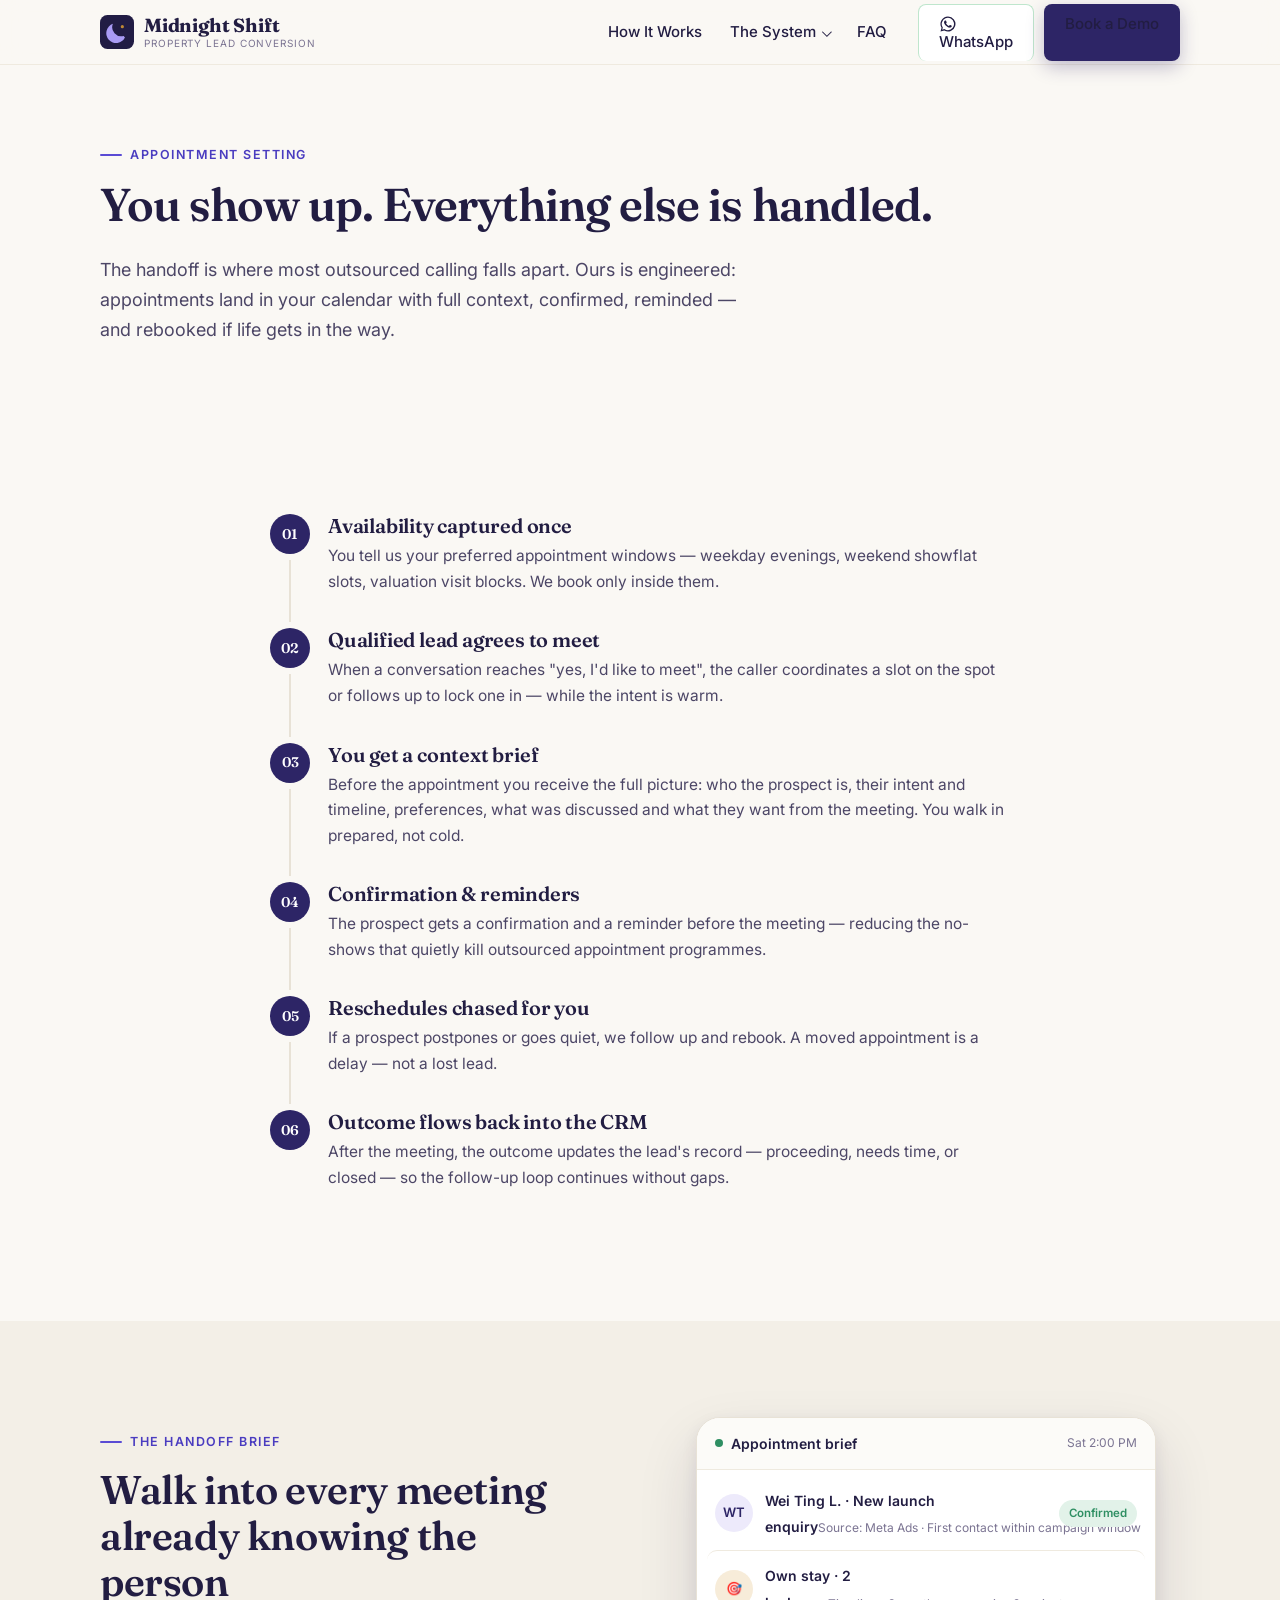
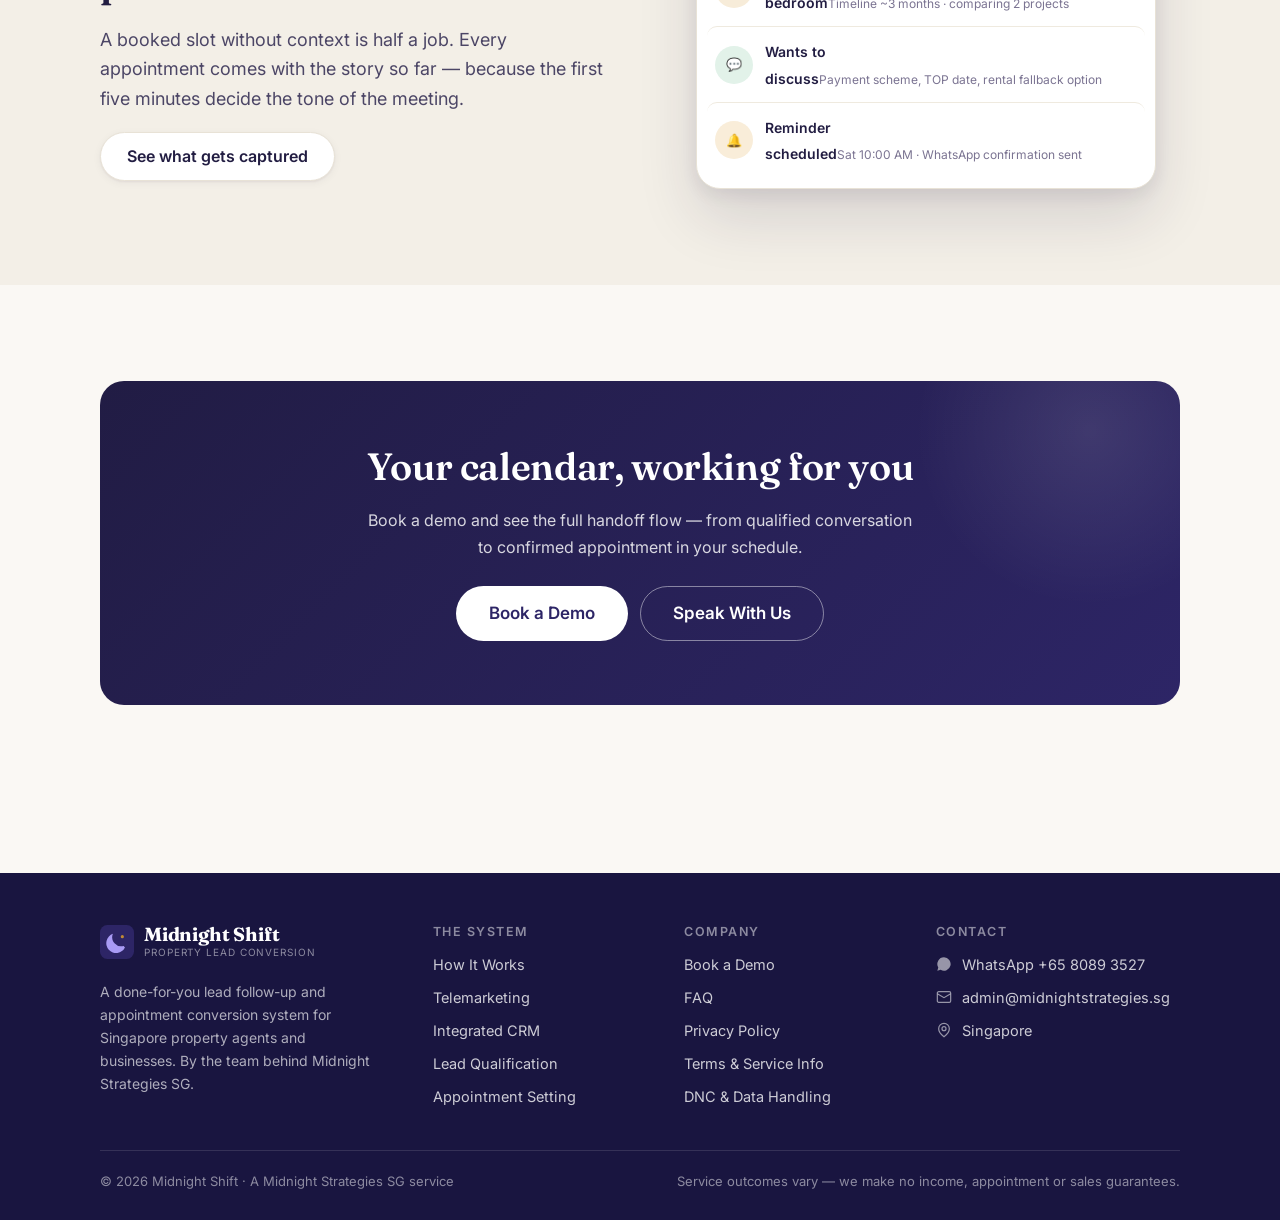
==== appointment-setting.html @ dbb48d8e "Midnight Shift marketing site — initial build Static 11-page site: homepage, how-it-works, telemarke" ====
<!DOCTYPE html>
<html lang="en-SG">
<head>
<meta charset="utf-8">
<meta name="viewport" content="width=device-width, initial-scale=1">
<title>Appointment Setting for Property Agents — Midnight Shift</title>
<meta name="description" content="How Midnight Shift hands qualified property leads to you: appointments coordinated around your calendar, context briefs, confirmations, reminders and rebooking handled.">
<link rel="canonical" href="https://midnightshift.sg/appointment-setting.html">
<meta property="og:type" content="website">
<meta property="og:title" content="Appointment Setting — Midnight Shift">
<meta property="og:description" content="Qualified prospects booked into your calendar with full context — confirmations and reminders handled.">
<meta property="og:url" content="https://midnightshift.sg/appointment-setting.html">
<link rel="icon" type="image/svg+xml" href="assets/favicon.svg">
<link rel="preconnect" href="https://fonts.googleapis.com">
<link rel="preconnect" href="https://fonts.gstatic.com" crossorigin>
<link href="https://fonts.googleapis.com/css2?family=Fraunces:ital,opsz,wght@0,9..144,500..700;1,9..144,400..600&family=Inter:wght@400;500;600;700&display=swap" rel="stylesheet">
<link rel="stylesheet" href="assets/css/styles.css">
</head>
<body>
<a class="skip-link" href="#main">Skip to content</a>

<header class="site-header">
  <div class="container site-header__inner">
    <a class="brand" href="index.html">
      <svg class="brand__mark" viewBox="0 0 64 64" aria-hidden="true"><rect width="64" height="64" rx="14" fill="#211c44"/><path d="M44.5 39.5A17 17 0 0 1 24.3 16.7 18.5 18.5 0 1 0 47 42.2a17 17 0 0 1-2.5-2.7z" fill="#a99bf5"/><circle cx="42" cy="22" r="3" fill="#c08a35"/></svg>
      <span class="brand__text"><span class="brand__name">Midnight Shift</span><span class="brand__sub">Property Lead Conversion</span></span>
    </a>
    <button class="nav-toggle" aria-expanded="false" aria-controls="site-nav" aria-label="Open menu"><span></span><span></span><span></span></button>
    <nav class="site-nav" id="site-nav" aria-label="Main navigation">
      <ul>
        <li><a href="how-it-works.html">How It Works</a></li>
        <li class="nav-dropdown">
          <span class="site-nav__group-label">The System</span>
          <a class="nav-dropdown__parent" href="how-it-works.html">The System</a>
          <div class="nav-dropdown__menu">
            <a href="telemarketing.html">Telemarketing</a>
            <a href="crm.html">Integrated CRM</a>
            <a href="lead-qualification.html">Lead Qualification</a>
            <a href="appointment-setting.html" aria-current="page">Appointment Setting</a>
          </div>
        </li>
        <li><a href="faq.html">FAQ</a></li>
      </ul>
      <div class="site-nav__cta">
        <a class="btn btn--whatsapp" href="https://wa.me/6580893527?text=Hi%20Midnight%20Shift%2C%20I%27d%20like%20to%20find%20out%20more." target="_blank" rel="noopener">
          <svg width="18" height="18" viewBox="0 0 24 24" fill="currentColor" aria-hidden="true"><path d="M12 2a10 10 0 0 0-8.6 15.1L2 22l5-1.3A10 10 0 1 0 12 2zm0 18.2c-1.6 0-3.1-.4-4.4-1.2l-.3-.2-3 .8.8-2.9-.2-.3A8.2 8.2 0 1 1 12 20.2zm4.6-6.1c-.3-.1-1.5-.7-1.7-.8-.2-.1-.4-.1-.6.1-.2.3-.6.8-.8 1-.1.2-.3.2-.5.1a6.7 6.7 0 0 1-3.4-3c-.3-.4 0-.5.2-.8l.4-.5c.1-.2.1-.3 0-.5l-.8-1.9c-.2-.5-.4-.4-.6-.4h-.5c-.2 0-.5.1-.7.3-.2.3-.9.9-.9 2.1s.9 2.4 1 2.6c.1.2 1.8 2.7 4.3 3.8.6.3 1.1.4 1.5.5.6.2 1.2.2 1.6.1.5-.1 1.5-.6 1.7-1.2.2-.6.2-1.1.2-1.2l-.4-.3z"/></svg>
          WhatsApp
        </a>
        <a class="btn btn--primary" href="book-demo.html">Book a Demo</a>
      </div>
    </nav>
  </div>
</header>

<main id="main">

  <section class="page-hero">
    <div class="container">
      <span class="eyebrow">Appointment setting</span>
      <h1>You show up. Everything else is handled.</h1>
      <p class="lede">The handoff is where most outsourced calling falls apart. Ours is engineered: appointments land in your calendar with full context, confirmed, reminded — and rebooked if life gets in the way.</p>
    </div>
  </section>

  <section class="section section--tight">
    <div class="container container--narrow">
      <ol class="steps">
        <li class="step reveal">
          <h3>Availability captured once</h3>
          <p>You tell us your preferred appointment windows — weekday evenings, weekend showflat slots, valuation visit blocks. We book only inside them.</p>
        </li>
        <li class="step reveal">
          <h3>Qualified lead agrees to meet</h3>
          <p>When a conversation reaches "yes, I'd like to meet", the caller coordinates a slot on the spot or follows up to lock one in — while the intent is warm.</p>
        </li>
        <li class="step reveal">
          <h3>You get a context brief</h3>
          <p>Before the appointment you receive the full picture: who the prospect is, their intent and timeline, preferences, what was discussed and what they want from the meeting. You walk in prepared, not cold.</p>
        </li>
        <li class="step reveal">
          <h3>Confirmation &amp; reminders</h3>
          <p>The prospect gets a confirmation and a reminder before the meeting — reducing the no-shows that quietly kill outsourced appointment programmes.</p>
        </li>
        <li class="step reveal">
          <h3>Reschedules chased for you</h3>
          <p>If a prospect postpones or goes quiet, we follow up and rebook. A moved appointment is a delay — not a lost lead.</p>
        </li>
        <li class="step reveal">
          <h3>Outcome flows back into the CRM</h3>
          <p>After the meeting, the outcome updates the lead's record — proceeding, needs time, or closed — so the follow-up loop continues without gaps.</p>
        </li>
      </ol>
    </div>
  </section>

  <section class="section section--alt">
    <div class="container">
      <div class="split">
        <div>
          <span class="eyebrow">The handoff brief</span>
          <h2 class="section-title">Walk into every meeting already knowing the person</h2>
          <p class="lede">A booked slot without context is half a job. Every appointment comes with the story so far — because the first five minutes decide the tone of the meeting.</p>
          <a class="btn btn--secondary" href="lead-qualification.html">See what gets captured</a>
        </div>
        <div class="split__media">
          <div class="crm-mock reveal" role="img" aria-label="Illustration of an appointment brief">
            <div class="crm-mock__bar">
              <span class="crm-mock__title"><span class="dot"></span>Appointment brief</span>
              <span class="crm-mock__date">Sat 2:00 PM</span>
            </div>
            <div class="crm-mock__list">
              <div class="lead-row"><span class="lead-row__avatar">WT</span><span class="lead-row__body"><span class="lead-row__name">Wei Ting L. · New launch enquiry</span><span class="lead-row__meta">Source: Meta Ads · First contact within campaign window</span></span><span class="chip chip--green">Confirmed</span></div>
              <div class="lead-row"><span class="lead-row__avatar lead-row__avatar--b">🎯</span><span class="lead-row__body"><span class="lead-row__name">Own stay · 2 bedroom</span><span class="lead-row__meta">Timeline ~3 months · comparing 2 projects</span></span></div>
              <div class="lead-row"><span class="lead-row__avatar lead-row__avatar--c">💬</span><span class="lead-row__body"><span class="lead-row__name">Wants to discuss</span><span class="lead-row__meta">Payment scheme, TOP date, rental fallback option</span></span></div>
              <div class="lead-row"><span class="lead-row__avatar lead-row__avatar--d">🔔</span><span class="lead-row__body"><span class="lead-row__name">Reminder scheduled</span><span class="lead-row__meta">Sat 10:00 AM · WhatsApp confirmation sent</span></span></div>
            </div>
          </div>
        </div>
      </div>
    </div>
  </section>

  <section class="section">
    <div class="container">
      <div class="cta-band reveal">
        <h2>Your calendar, working for you</h2>
        <p>Book a demo and see the full handoff flow — from qualified conversation to confirmed appointment in your schedule.</p>
        <div class="cta-band__actions">
          <a class="btn btn--light btn--lg" href="book-demo.html">Book a Demo</a>
          <a class="btn btn--outline-light btn--lg" href="https://wa.me/6580893527?text=Hi%20Midnight%20Shift%2C%20I%27d%20like%20to%20find%20out%20more." target="_blank" rel="noopener">Speak With Us</a>
        </div>
      </div>
    </div>
  </section>

</main>

<div class="sticky-cta">
  <a class="btn btn--whatsapp" href="https://wa.me/6580893527?text=Hi%20Midnight%20Shift%2C%20I%27d%20like%20to%20find%20out%20more." target="_blank" rel="noopener" aria-label="Chat with us on WhatsApp">
    <svg width="20" height="20" viewBox="0 0 24 24" fill="currentColor" aria-hidden="true"><path d="M12 2a10 10 0 0 0-8.6 15.1L2 22l5-1.3A10 10 0 1 0 12 2zm0 18.2c-1.6 0-3.1-.4-4.4-1.2l-.3-.2-3 .8.8-2.9-.2-.3A8.2 8.2 0 1 1 12 20.2zm4.6-6.1c-.3-.1-1.5-.7-1.7-.8-.2-.1-.4-.1-.6.1-.2.3-.6.8-.8 1-.1.2-.3.2-.5.1a6.7 6.7 0 0 1-3.4-3c-.3-.4 0-.5.2-.8l.4-.5c.1-.2.1-.3 0-.5l-.8-1.9c-.2-.5-.4-.4-.6-.4h-.5c-.2 0-.5.1-.7.3-.2.3-.9.9-.9 2.1s.9 2.4 1 2.6c.1.2 1.8 2.7 4.3 3.8.6.3 1.1.4 1.5.5.6.2 1.2.2 1.6.1.5-.1 1.5-.6 1.7-1.2.2-.6.2-1.1.2-1.2l-.4-.3z"/></svg>
  </a>
  <a class="btn btn--primary" href="book-demo.html">Book a Demo</a>
</div>

<footer class="site-footer">
  <div class="container">
    <div class="site-footer__main">
      <div>
        <a class="brand" href="index.html">
          <svg class="brand__mark" viewBox="0 0 64 64" aria-hidden="true"><rect width="64" height="64" rx="14" fill="#2d2566"/><path d="M44.5 39.5A17 17 0 0 1 24.3 16.7 18.5 18.5 0 1 0 47 42.2a17 17 0 0 1-2.5-2.7z" fill="#a99bf5"/><circle cx="42" cy="22" r="3" fill="#c08a35"/></svg>
          <span class="brand__text"><span class="brand__name">Midnight Shift</span><span class="brand__sub">Property Lead Conversion</span></span>
        </a>
        <p class="site-footer__blurb">A done-for-you lead follow-up and appointment conversion system for Singapore property agents and businesses. By the team behind Midnight Strategies SG.</p>
      </div>
      <div>
        <h4>The System</h4>
        <ul>
          <li><a href="how-it-works.html">How It Works</a></li>
          <li><a href="telemarketing.html">Telemarketing</a></li>
          <li><a href="crm.html">Integrated CRM</a></li>
          <li><a href="lead-qualification.html">Lead Qualification</a></li>
          <li><a href="appointment-setting.html">Appointment Setting</a></li>
        </ul>
      </div>
      <div>
        <h4>Company</h4>
        <ul>
          <li><a href="book-demo.html">Book a Demo</a></li>
          <li><a href="faq.html">FAQ</a></li>
          <li><a href="privacy-policy.html">Privacy Policy</a></li>
          <li><a href="terms.html">Terms &amp; Service Info</a></li>
          <li><a href="data-handling.html">DNC &amp; Data Handling</a></li>
        </ul>
      </div>
      <div>
        <h4>Contact</h4>
        <ul class="footer-contact">
          <li><svg width="16" height="16" viewBox="0 0 24 24" fill="currentColor" aria-hidden="true"><path d="M12 2a10 10 0 0 0-8.6 15.1L2 22l5-1.3A10 10 0 1 0 12 2z"/></svg><a href="https://wa.me/6580893527" target="_blank" rel="noopener">WhatsApp +65 8089 3527</a></li>
          <li><svg width="16" height="16" viewBox="0 0 24 24" fill="none" stroke="currentColor" stroke-width="1.8" aria-hidden="true"><rect x="2" y="4" width="20" height="16" rx="2"/><path d="m2 7 10 6L22 7"/></svg><a href="mailto:admin@midnightstrategies.sg">admin@midnightstrategies.sg</a></li>
          <li><svg width="16" height="16" viewBox="0 0 24 24" fill="none" stroke="currentColor" stroke-width="1.8" aria-hidden="true"><path d="M20 10c0 6-8 12-8 12S4 16 4 10a8 8 0 1 1 16 0z"/><circle cx="12" cy="10" r="3"/></svg><span>Singapore</span></li>
        </ul>
      </div>
    </div>
    <div class="site-footer__bottom">
      <span>© <span data-year>2026</span> Midnight Shift · A Midnight Strategies SG service</span>
      <span>Service outcomes vary — we make no income, appointment or sales guarantees.</span>
    </div>
  </div>
</footer>

<script src="assets/js/main.js" defer></script>
</body>
</html>
---- assets/css/styles.css ----
/* ==========================================================================
   Midnight Shift — Property Lead Conversion System
   Design system: warm neutrals, midnight ink, subtle purple accents.
   Mobile-first.
   ========================================================================== */

:root {
  /* Color */
  --bg: #faf8f4;
  --bg-alt: #f3efe7;
  --bg-deep: #211c44;
  --bg-deep-2: #191540;
  --surface: #ffffff;
  --ink: #221d42;
  --ink-soft: #4c4666;
  --muted: #7b7492;
  --line: #e8e2d6;
  --line-soft: #efeadf;
  --accent: #5a4bd4;
  --accent-strong: #4a3cc0;
  --accent-deep: #2d2566;
  --accent-soft: #edeafb;
  --accent-soft-2: #e3dff8;
  --gold: #c08a35;
  --gold-soft: #f7ecd9;
  --green: #2f8f63;
  --green-soft: #e2f2e9;
  --amber: #c07a25;
  --amber-soft: #f9edd9;
  --red: #bb5045;
  --red-soft: #f8e6e3;
  --whatsapp: #1fa855;

  /* Type */
  --font-display: "Fraunces", Georgia, "Times New Roman", serif;
  --font-body: "Inter", -apple-system, "Segoe UI", Roboto, Helvetica, Arial, sans-serif;

  /* Shape */
  --radius-sm: 10px;
  --radius: 16px;
  --radius-lg: 24px;
  --shadow-sm: 0 1px 2px rgba(34, 29, 66, 0.05), 0 2px 8px rgba(34, 29, 66, 0.05);
  --shadow: 0 2px 6px rgba(34, 29, 66, 0.05), 0 14px 34px rgba(34, 29, 66, 0.09);
  --shadow-lg: 0 6px 16px rgba(34, 29, 66, 0.08), 0 28px 60px rgba(34, 29, 66, 0.14);

  /* Layout */
  --container: 1120px;
  --gutter: 20px;
  --header-h: 64px;
}

/* ---------- Reset ---------- */
*, *::before, *::after { box-sizing: border-box; }
html { scroll-behavior: smooth; -webkit-text-size-adjust: 100%; }
body {
  margin: 0;
  font-family: var(--font-body);
  font-size: 16px;
  line-height: 1.65;
  color: var(--ink);
  background: var(--bg);
  -webkit-font-smoothing: antialiased;
}
img, svg { max-width: 100%; display: block; }
a { color: var(--accent-strong); text-decoration: none; }
a:hover { text-decoration: underline; }
h1, h2, h3, h4 { font-family: var(--font-display); font-weight: 600; line-height: 1.15; margin: 0 0 0.5em; letter-spacing: -0.01em; }
p { margin: 0 0 1em; }
ul, ol { margin: 0 0 1em; padding-left: 1.2em; }
button { font-family: inherit; }
:focus-visible { outline: 3px solid var(--accent); outline-offset: 2px; border-radius: 4px; }

.container { max-width: var(--container); margin: 0 auto; padding: 0 var(--gutter); }
.container--narrow { max-width: 780px; }

.visually-hidden {
  position: absolute; width: 1px; height: 1px; margin: -1px; padding: 0;
  overflow: hidden; clip: rect(0 0 0 0); white-space: nowrap; border: 0;
}
.skip-link {
  position: absolute; left: -9999px; top: 0; z-index: 200;
  background: var(--ink); color: #fff; padding: 10px 16px; border-radius: 0 0 8px 0;
}
.skip-link:focus { left: 0; }

/* ---------- Typography helpers ---------- */
.eyebrow {
  display: inline-flex; align-items: center; gap: 8px;
  font-size: 12.5px; font-weight: 600; letter-spacing: 0.12em; text-transform: uppercase;
  color: var(--accent-strong); margin-bottom: 14px;
}
.eyebrow::before { content: ""; width: 22px; height: 2px; background: var(--accent); border-radius: 2px; }
.lede { font-size: 18px; color: var(--ink-soft); }
.section-title { font-size: clamp(27px, 5.4vw, 40px); }
.section-kicker { max-width: 640px; }
.text-muted { color: var(--muted); }
.fineprint { font-size: 13px; color: var(--muted); }

/* ---------- Buttons ---------- */
.btn {
  display: inline-flex; align-items: center; justify-content: center; gap: 9px;
  padding: 14px 26px; border-radius: 999px; border: 1.5px solid transparent;
  font-weight: 600; font-size: 16px; line-height: 1.2; cursor: pointer;
  text-decoration: none; transition: transform 0.15s ease, box-shadow 0.15s ease, background 0.15s ease, color 0.15s ease;
  white-space: nowrap;
}
.btn:hover { text-decoration: none; transform: translateY(-1px); }
.btn:active { transform: translateY(0); }
.btn--primary { background: var(--accent-deep); color: #fff; box-shadow: 0 6px 18px rgba(45, 37, 102, 0.28); }
.btn--primary:hover { background: var(--accent-strong); color: #fff; box-shadow: 0 10px 24px rgba(74, 60, 192, 0.32); }
.btn--secondary { background: var(--surface); color: var(--ink); border-color: var(--line); box-shadow: var(--shadow-sm); }
.btn--secondary:hover { border-color: var(--accent); color: var(--accent-strong); }
.btn--ghost { background: transparent; color: var(--ink); border-color: transparent; padding-inline: 16px; }
.btn--ghost:hover { color: var(--accent-strong); }
.btn--whatsapp { background: #fff; color: var(--whatsapp); border-color: #bfe6cd; }
.btn--whatsapp:hover { background: #f2fbf5; color: #168843; border-color: var(--whatsapp); }
.btn--light { background: #fff; color: var(--accent-deep); }
.btn--light:hover { background: var(--accent-soft); color: var(--accent-deep); }
.btn--outline-light { background: transparent; color: #fff; border-color: rgba(255, 255, 255, 0.45); }
.btn--outline-light:hover { border-color: #fff; color: #fff; }
.btn--lg { padding: 16px 32px; font-size: 17px; }
.btn--block { width: 100%; }
.btn svg { flex: 0 0 auto; }

/* ---------- Header ---------- */
.site-header {
  position: sticky; top: 0; z-index: 100;
  background: rgba(250, 248, 244, 0.92);
  backdrop-filter: blur(12px); -webkit-backdrop-filter: blur(12px);
  border-bottom: 1px solid var(--line-soft);
}
.site-header__inner {
  display: flex; align-items: center; justify-content: space-between;
  height: var(--header-h); gap: 16px;
}
.brand { display: inline-flex; align-items: center; gap: 10px; text-decoration: none; color: var(--ink); }
.brand:hover { text-decoration: none; }
.brand__mark { width: 34px; height: 34px; flex: 0 0 auto; }
.brand__text { line-height: 1.05; }
.brand__name { font-family: var(--font-display); font-weight: 700; font-size: 19px; letter-spacing: -0.01em; display: block; }
.brand__sub { font-size: 10px; letter-spacing: 0.09em; text-transform: uppercase; color: var(--muted); display: block; margin-top: 2px; }

.nav-toggle {
  display: inline-flex; flex-direction: column; justify-content: center; gap: 5px;
  width: 44px; height: 44px; padding: 10px; background: none; border: 0; cursor: pointer;
}
.nav-toggle span { display: block; height: 2px; background: var(--ink); border-radius: 2px; transition: transform 0.2s ease, opacity 0.2s ease; }
.nav-toggle[aria-expanded="true"] span:nth-child(1) { transform: translateY(7px) rotate(45deg); }
.nav-toggle[aria-expanded="true"] span:nth-child(2) { opacity: 0; }
.nav-toggle[aria-expanded="true"] span:nth-child(3) { transform: translateY(-7px) rotate(-45deg); }

.site-nav {
  display: none;
  position: fixed; inset: var(--header-h) 0 0 0; z-index: 99;
  background: var(--bg); overflow-y: auto; padding: 24px var(--gutter) 40px;
}
.site-nav.is-open { display: block; }
.site-nav ul { list-style: none; margin: 0; padding: 0; }
.site-nav a { display: block; padding: 13px 4px; color: var(--ink); font-weight: 500; font-size: 17px; border-bottom: 1px solid var(--line-soft); }
.site-nav a:hover { color: var(--accent-strong); text-decoration: none; }
.site-nav a[aria-current="page"] { color: var(--accent-strong); font-weight: 600; }
.site-nav__group-label {
  display: block; padding: 18px 4px 6px; font-size: 12px; font-weight: 600;
  letter-spacing: 0.12em; text-transform: uppercase; color: var(--muted);
}
.nav-dropdown__parent { display: none; }
.site-nav__cta { margin-top: 24px; display: grid; gap: 12px; }
.site-nav__cta .btn { width: 100%; }

@media (min-width: 900px) {
  .nav-toggle { display: none; }
  .site-nav {
    display: flex; position: static; inset: auto; background: none; overflow: visible; padding: 0;
    align-items: center; gap: 6px;
  }
  .site-nav ul { display: flex; align-items: center; gap: 2px; }
  .site-nav a { border-bottom: 0; padding: 8px 13px; font-size: 15px; border-radius: 8px; }
  .site-nav a:hover { background: var(--bg-alt); }
  .site-nav__group-label { display: none; }
  .site-nav__cta { margin: 0 0 0 12px; display: flex; gap: 10px; }
  .site-nav__cta .btn { width: auto; padding: 10px 20px; font-size: 15px; }
  .nav-dropdown { position: relative; }
  .nav-dropdown__parent { display: block; }
  .nav-dropdown > a::after {
    content: ""; display: inline-block; margin-left: 6px; width: 7px; height: 7px;
    border-right: 1.5px solid currentColor; border-bottom: 1.5px solid currentColor;
    transform: rotate(45deg) translateY(-2px);
  }
  .nav-dropdown__menu {
    display: none; position: absolute; top: calc(100% + 6px); left: 0; min-width: 240px;
    background: var(--surface); border: 1px solid var(--line); border-radius: var(--radius-sm);
    box-shadow: var(--shadow); padding: 8px; z-index: 110;
  }
  .nav-dropdown:hover .nav-dropdown__menu,
  .nav-dropdown:focus-within .nav-dropdown__menu { display: block; }
  .nav-dropdown__menu a { display: block; padding: 10px 12px; border-radius: 8px; }
}

/* ---------- Sticky mobile CTA ---------- */
.sticky-cta {
  position: fixed; left: 0; right: 0; bottom: 0; z-index: 90;
  display: flex; gap: 10px; padding: 10px var(--gutter) calc(10px + env(safe-area-inset-bottom));
  background: rgba(255, 255, 255, 0.96); backdrop-filter: blur(10px); -webkit-backdrop-filter: blur(10px);
  border-top: 1px solid var(--line);
  transform: translateY(110%); transition: transform 0.25s ease;
}
.sticky-cta.is-visible { transform: translateY(0); }
.sticky-cta .btn--primary { flex: 1; }
.sticky-cta .btn--whatsapp { flex: 0 0 auto; padding-inline: 16px; }
@media (min-width: 900px) { .sticky-cta { display: none; } }
body { padding-bottom: 0; }

/* ---------- Sections ---------- */
.section { padding: 64px 0; }
.section--alt { background: var(--bg-alt); }
.section--tight { padding: 44px 0; }
.section-head { margin-bottom: 36px; }
@media (min-width: 900px) {
  .section { padding: 96px 0; }
  .section-head { margin-bottom: 48px; }
}

/* ---------- Hero ---------- */
.hero { padding: 48px 0 56px; overflow: hidden; position: relative; }
.hero__grid { display: grid; gap: 40px; align-items: center; }
.hero h1 { font-size: clamp(33px, 7.5vw, 56px); letter-spacing: -0.02em; margin-bottom: 18px; }
.hero h1 em { font-style: italic; color: var(--accent-strong); }
.hero .lede { font-size: clamp(16.5px, 2.4vw, 19px); max-width: 540px; }
.hero__ctas { display: flex; flex-wrap: wrap; gap: 12px; margin: 26px 0 14px; }
.hero__note { font-size: 13.5px; color: var(--muted); display: flex; align-items: center; gap: 8px; }
.hero__note svg { color: var(--green); flex: 0 0 auto; }
@media (min-width: 900px) {
  .hero { padding: 76px 0 88px; }
  .hero__grid { grid-template-columns: 1.05fr 0.95fr; gap: 56px; }
}

/* Decorative warm glow */
.hero::before {
  content: ""; position: absolute; top: -220px; right: -180px; width: 560px; height: 560px;
  background: radial-gradient(circle, rgba(90, 75, 212, 0.10), rgba(90, 75, 212, 0) 65%);
  pointer-events: none;
}

/* ---------- CRM mock ---------- */
.crm-mock {
  background: var(--surface); border: 1px solid var(--line); border-radius: var(--radius-lg);
  box-shadow: var(--shadow-lg); overflow: hidden;
  max-width: 460px; margin: 0 auto; width: 100%;
}
.crm-mock__bar {
  display: flex; align-items: center; justify-content: space-between;
  padding: 14px 18px; border-bottom: 1px solid var(--line-soft); background: #fcfbf8;
}
.crm-mock__title { font-weight: 600; font-size: 14px; display: flex; align-items: center; gap: 8px; }
.crm-mock__title .dot { width: 8px; height: 8px; border-radius: 50%; background: var(--green); }
.crm-mock__date { font-size: 12px; color: var(--muted); }
.crm-mock__stats { display: grid; grid-template-columns: repeat(3, 1fr); border-bottom: 1px solid var(--line-soft); }
.crm-mock__stat { padding: 12px 8px; text-align: center; }
.crm-mock__stat + .crm-mock__stat { border-left: 1px solid var(--line-soft); }
.crm-mock__stat b { display: block; font-size: 19px; font-family: var(--font-display); }
.crm-mock__stat span { font-size: 11px; color: var(--muted); letter-spacing: 0.04em; text-transform: uppercase; }
.crm-mock__list { padding: 6px 10px 10px; }
.lead-row {
  display: flex; align-items: center; gap: 12px; padding: 11px 8px;
  border-radius: var(--radius-sm);
}
.lead-row + .lead-row { border-top: 1px solid var(--line-soft); }
.lead-row__avatar {
  width: 38px; height: 38px; border-radius: 50%; flex: 0 0 auto;
  display: flex; align-items: center; justify-content: center;
  font-weight: 600; font-size: 13px; color: var(--accent-deep); background: var(--accent-soft);
}
.lead-row__avatar--b { background: var(--gold-soft); color: var(--gold); }
.lead-row__avatar--c { background: var(--green-soft); color: var(--green); }
.lead-row__avatar--d { background: var(--amber-soft); color: var(--amber); }
.lead-row__body { min-width: 0; flex: 1; }
.lead-row__name { font-weight: 600; font-size: 14px; line-height: 1.3; }
.lead-row__meta { font-size: 12px; color: var(--muted); white-space: nowrap; overflow: hidden; text-overflow: ellipsis; }
.chip {
  display: inline-flex; align-items: center; gap: 5px; padding: 4px 10px;
  border-radius: 999px; font-size: 11.5px; font-weight: 600; white-space: nowrap; flex: 0 0 auto;
}
.chip--green { background: var(--green-soft); color: var(--green); }
.chip--purple { background: var(--accent-soft); color: var(--accent-strong); }
.chip--amber { background: var(--amber-soft); color: var(--amber); }
.chip--red { background: var(--red-soft); color: var(--red); }
.chip--grey { background: var(--bg-alt); color: var(--ink-soft); }

/* ---------- Cards ---------- */
.card-grid { display: grid; gap: 18px; }
.card-grid--2 { grid-template-columns: 1fr; }
.card-grid--3 { grid-template-columns: 1fr; }
@media (min-width: 640px) {
  .card-grid--2 { grid-template-columns: repeat(2, 1fr); }
  .card-grid--3 { grid-template-columns: repeat(2, 1fr); }
}
@media (min-width: 960px) {
  .card-grid--3 { grid-template-columns: repeat(3, 1fr); }
}
.card {
  background: var(--surface); border: 1px solid var(--line); border-radius: var(--radius);
  padding: 26px 24px; box-shadow: var(--shadow-sm);
  transition: transform 0.18s ease, box-shadow 0.18s ease, border-color 0.18s ease;
}
a.card { color: var(--ink); display: block; }
a.card:hover { text-decoration: none; transform: translateY(-3px); box-shadow: var(--shadow); border-color: var(--accent-soft-2); }
.card h3 { font-size: 20px; margin-bottom: 8px; }
.card p { color: var(--ink-soft); font-size: 15px; margin-bottom: 0; }
.card__icon {
  width: 46px; height: 46px; border-radius: 13px; display: flex; align-items: center; justify-content: center;
  background: var(--accent-soft); color: var(--accent-strong); margin-bottom: 16px;
}
.card__link { display: inline-flex; align-items: center; gap: 6px; margin-top: 14px; font-weight: 600; font-size: 14.5px; color: var(--accent-strong); }

/* Problem list */
.leak-list { list-style: none; padding: 0; display: grid; gap: 10px; }
.leak-list li {
  display: flex; gap: 12px; align-items: flex-start;
  background: var(--surface); border: 1px solid var(--line); border-radius: var(--radius-sm);
  padding: 13px 16px; font-size: 15px; color: var(--ink-soft);
}
.leak-list li svg { flex: 0 0 auto; margin-top: 2px; color: var(--red); }
.source-tags { display: flex; flex-wrap: wrap; gap: 8px; margin: 16px 0 4px; }
.source-tags span {
  padding: 7px 13px; border-radius: 999px; background: var(--surface);
  border: 1px solid var(--line); font-size: 13.5px; color: var(--ink-soft); font-weight: 500;
}

/* ---------- Steps ---------- */
.steps { list-style: none; margin: 0; padding: 0; display: grid; gap: 0; counter-reset: step; }
.step {
  position: relative; padding: 0 0 34px 58px;
}
.step::before {
  counter-increment: step; content: counter(step, decimal-leading-zero);
  position: absolute; left: 0; top: 0;
  width: 40px; height: 40px; border-radius: 50%;
  background: var(--accent-deep); color: #fff;
  display: flex; align-items: center; justify-content: center;
  font-family: var(--font-display); font-weight: 600; font-size: 14px;
}
.step:not(:last-child)::after {
  content: ""; position: absolute; left: 19px; top: 46px; bottom: 6px; width: 2px;
  background: var(--line);
}
.step h3 { font-size: 20px; margin-bottom: 6px; }
.step p { color: var(--ink-soft); font-size: 15.5px; margin-bottom: 0; }
.step ul { color: var(--ink-soft); font-size: 15px; margin: 10px 0 0; }
.step li { margin-bottom: 4px; }

/* ---------- Swipeable rail ---------- */
.rail-wrap { position: relative; }
.rail {
  display: grid; grid-auto-flow: column; grid-auto-columns: min(84%, 330px);
  gap: 16px; overflow-x: auto; scroll-snap-type: x mandatory;
  padding: 4px 4px 18px; margin: 0 -4px;
  scrollbar-width: none;
}
.rail::-webkit-scrollbar { display: none; }
.rail > * { scroll-snap-align: start; }
.rail-hint { font-size: 12.5px; color: var(--muted); text-align: center; }
@media (min-width: 960px) {
  .rail { grid-auto-flow: row; grid-template-columns: repeat(3, 1fr); grid-auto-columns: auto; overflow: visible; padding-bottom: 4px; }
  .rail-hint { display: none; }
}

/* ---------- Feature split ---------- */
.split { display: grid; gap: 36px; align-items: center; }
.split__media { order: -1; }
@media (min-width: 900px) {
  .split { grid-template-columns: 1fr 1fr; gap: 64px; }
  .split__media { order: 0; }
  .split--flip .split__media { order: -1; }
}
.checklist { list-style: none; padding: 0; display: grid; gap: 12px; }
.checklist li { display: flex; gap: 12px; align-items: flex-start; font-size: 15.5px; color: var(--ink-soft); }
.checklist li b { color: var(--ink); }
.checklist li svg { flex: 0 0 auto; margin-top: 3px; color: var(--green); }

/* ---------- Calculator ---------- */
.calc {
  background: var(--surface); border: 1px solid var(--line); border-radius: var(--radius-lg);
  box-shadow: var(--shadow); overflow: hidden;
}
.calc__grid { display: grid; }
.calc__inputs { padding: 28px 24px; display: grid; gap: 20px; }
.calc__inputs label { font-weight: 600; font-size: 14.5px; display: block; margin-bottom: 8px; }
.calc__inputs output { float: right; font-weight: 700; color: var(--accent-strong); font-variant-numeric: tabular-nums; }
.calc input[type="range"] {
  width: 100%; appearance: none; -webkit-appearance: none; height: 6px; border-radius: 3px;
  background: var(--line); outline-offset: 6px; margin: 6px 0 0; cursor: pointer;
}
.calc input[type="range"]::-webkit-slider-thumb {
  appearance: none; -webkit-appearance: none; width: 24px; height: 24px; border-radius: 50%;
  background: var(--accent-deep); border: 3px solid #fff; box-shadow: 0 2px 6px rgba(34,29,66,0.3); cursor: grab;
}
.calc input[type="range"]::-moz-range-thumb {
  width: 20px; height: 20px; border-radius: 50%;
  background: var(--accent-deep); border: 3px solid #fff; box-shadow: 0 2px 6px rgba(34,29,66,0.3); cursor: grab;
}
.calc__result {
  background: var(--bg-deep); color: #fff; padding: 30px 24px;
  display: flex; flex-direction: column; justify-content: center; gap: 4px;
}
.calc__result .label { font-size: 13px; letter-spacing: 0.1em; text-transform: uppercase; color: rgba(255,255,255,0.65); }
.calc__result .big { font-family: var(--font-display); font-size: clamp(38px, 8vw, 52px); font-weight: 600; line-height: 1.05; }
.calc__result .big small { font-size: 0.42em; font-family: var(--font-body); font-weight: 500; color: rgba(255,255,255,0.75); }
.calc__result .sub { font-size: 14.5px; color: rgba(255,255,255,0.78); margin-top: 8px; }
.calc__foot { padding: 14px 24px; border-top: 1px solid var(--line-soft); }
@media (min-width: 820px) {
  .calc__grid { grid-template-columns: 1.15fr 0.85fr; }
  .calc__inputs { padding: 34px 32px; }
  .calc__result { padding: 34px 32px; }
}

/* ---------- FAQ ---------- */
.faq-list { display: grid; gap: 12px; }
.faq-item {
  background: var(--surface); border: 1px solid var(--line); border-radius: var(--radius-sm);
  box-shadow: var(--shadow-sm);
}
.faq-item summary {
  list-style: none; cursor: pointer; display: flex; justify-content: space-between; align-items: center; gap: 16px;
  padding: 17px 20px; font-weight: 600; font-size: 15.5px;
}
.faq-item summary::-webkit-details-marker { display: none; }
.faq-item summary::after {
  content: ""; flex: 0 0 auto; width: 9px; height: 9px;
  border-right: 2px solid var(--accent-strong); border-bottom: 2px solid var(--accent-strong);
  transform: rotate(45deg); transition: transform 0.2s ease; margin-top: -4px;
}
.faq-item[open] summary::after { transform: rotate(225deg); margin-top: 4px; }
.faq-item__body { padding: 0 20px 18px; color: var(--ink-soft); font-size: 15px; }
.faq-item__body p:last-child { margin-bottom: 0; }

/* ---------- Persona grid ---------- */
.persona { display: flex; gap: 16px; align-items: flex-start; }
.persona__icon {
  flex: 0 0 auto; width: 44px; height: 44px; border-radius: 50%;
  background: var(--accent-soft); color: var(--accent-strong);
  display: flex; align-items: center; justify-content: center;
}
.persona h3 { font-size: 18px; margin-bottom: 4px; }
.persona p { font-size: 14.5px; color: var(--ink-soft); margin: 0; }

/* ---------- Pipeline board (CRM page) ---------- */
.board {
  display: grid; grid-auto-flow: column; grid-auto-columns: min(74%, 250px); gap: 14px;
  overflow-x: auto; scroll-snap-type: x mandatory; padding: 4px 4px 18px; margin: 0 -4px;
  scrollbar-width: none;
}
.board::-webkit-scrollbar { display: none; }
@media (min-width: 960px) {
  .board { grid-auto-flow: row; grid-template-columns: repeat(4, 1fr); overflow: visible; }
}
.board__col {
  background: var(--bg-alt); border: 1px solid var(--line-soft); border-radius: var(--radius);
  padding: 12px; scroll-snap-align: start;
}
.board__col-head { display: flex; justify-content: space-between; align-items: center; padding: 4px 6px 10px; font-size: 13px; font-weight: 700; letter-spacing: 0.02em; }
.board__count { background: var(--surface); border: 1px solid var(--line); border-radius: 999px; padding: 1px 9px; font-size: 12px; color: var(--muted); }
.board__card {
  background: var(--surface); border: 1px solid var(--line); border-radius: var(--radius-sm);
  padding: 12px 13px; box-shadow: var(--shadow-sm); font-size: 13px;
}
.board__card + .board__card { margin-top: 10px; }
.board__card b { display: block; font-size: 13.5px; }
.board__card span { color: var(--muted); font-size: 12px; display: block; margin: 2px 0 8px; }

/* ---------- Trust band ---------- */
.trust-band { border-top: 1px solid var(--line-soft); border-bottom: 1px solid var(--line-soft); background: var(--surface); }
.trust-band__inner {
  display: flex; flex-wrap: wrap; align-items: center; justify-content: center; gap: 14px 30px;
  padding: 20px var(--gutter); font-size: 13.5px; color: var(--muted); text-align: center;
}
.trust-band__inner b { color: var(--ink-soft); font-weight: 600; }
.trust-band__sep { color: var(--line); }

/* ---------- CTA band ---------- */
.cta-band {
  background: linear-gradient(135deg, var(--bg-deep) 0%, var(--accent-deep) 100%);
  color: #fff; border-radius: var(--radius-lg); padding: 44px 26px; text-align: center;
  position: relative; overflow: hidden;
}
.cta-band::before {
  content: ""; position: absolute; top: -140px; right: -100px; width: 380px; height: 380px;
  background: radial-gradient(circle, rgba(255,255,255,0.10), transparent 65%);
}
.cta-band h2 { font-size: clamp(26px, 5.5vw, 38px); color: #fff; }
.cta-band p { color: rgba(255, 255, 255, 0.82); max-width: 560px; margin: 0 auto 26px; }
.cta-band__actions { display: flex; flex-wrap: wrap; gap: 12px; justify-content: center; position: relative; }
@media (min-width: 900px) { .cta-band { padding: 64px 48px; } }

/* ---------- Forms ---------- */
.form-card {
  background: var(--surface); border: 1px solid var(--line); border-radius: var(--radius-lg);
  box-shadow: var(--shadow); padding: 28px 22px;
}
@media (min-width: 700px) { .form-card { padding: 38px 36px; } }
.form-grid { display: grid; gap: 18px; }
@media (min-width: 700px) {
  .form-grid { grid-template-columns: 1fr 1fr; }
  .form-grid .form-field--full { grid-column: 1 / -1; }
}
.form-field label { display: block; font-weight: 600; font-size: 14px; margin-bottom: 7px; }
.form-field label .req { color: var(--red); }
.form-field input, .form-field select, .form-field textarea {
  width: 100%; padding: 13px 15px; border: 1.5px solid var(--line); border-radius: var(--radius-sm);
  font-family: inherit; font-size: 16px; color: var(--ink); background: #fdfcfa;
  transition: border-color 0.15s ease, box-shadow 0.15s ease;
}
.form-field input:focus, .form-field select:focus, .form-field textarea:focus {
  outline: none; border-color: var(--accent); box-shadow: 0 0 0 3px var(--accent-soft);
}
.form-field textarea { resize: vertical; min-height: 100px; }
.form-hint { font-size: 12.5px; color: var(--muted); margin-top: 6px; }
.form-error { display: none; font-size: 13px; color: var(--red); margin-top: 6px; font-weight: 500; }
.form-field.has-error input, .form-field.has-error select { border-color: var(--red); }
.form-field.has-error .form-error { display: block; }
.form-success {
  display: none; background: var(--green-soft); border: 1px solid #bfe0cf; color: #22684a;
  border-radius: var(--radius-sm); padding: 16px 18px; font-size: 15px; margin-top: 18px;
}
.form-success.is-visible { display: block; }

/* ---------- Prose (legal pages) ---------- */
.prose h2 { font-size: 24px; margin-top: 1.8em; }
.prose h3 { font-size: 19px; margin-top: 1.5em; }
.prose p, .prose li { color: var(--ink-soft); font-size: 15.5px; }
.prose li { margin-bottom: 6px; }
.prose .updated { font-size: 13.5px; color: var(--muted); }

/* ---------- Page hero (inner pages) ---------- */
.page-hero { padding: 52px 0 40px; }
.page-hero h1 { font-size: clamp(30px, 6.5vw, 46px); letter-spacing: -0.02em; }
.page-hero .lede { max-width: 640px; }
@media (min-width: 900px) { .page-hero { padding: 72px 0 56px; } }

/* ---------- Footer ---------- */
.site-footer { background: var(--bg-deep-2); color: rgba(255, 255, 255, 0.78); margin-top: 72px; }
.site-footer a { color: rgba(255, 255, 255, 0.78); }
.site-footer a:hover { color: #fff; }
.site-footer__main {
  display: grid; gap: 36px; padding: 52px 0 40px;
}
@media (min-width: 900px) { .site-footer__main { grid-template-columns: 1.4fr 1fr 1fr 1.2fr; gap: 48px; } }
.site-footer .brand { color: #fff; }
.site-footer .brand__sub { color: rgba(255, 255, 255, 0.5); }
.site-footer__blurb { font-size: 14px; margin-top: 14px; max-width: 320px; color: rgba(255,255,255,0.65); }
.site-footer h4 { font-family: var(--font-body); font-size: 12.5px; letter-spacing: 0.12em; text-transform: uppercase; color: rgba(255,255,255,0.5); margin-bottom: 14px; }
.site-footer ul { list-style: none; margin: 0; padding: 0; display: grid; gap: 9px; font-size: 14.5px; }
.site-footer__bottom {
  border-top: 1px solid rgba(255, 255, 255, 0.12); padding: 20px 0 28px;
  display: flex; flex-wrap: wrap; gap: 8px 24px; justify-content: space-between;
  font-size: 13px; color: rgba(255, 255, 255, 0.5);
}
.footer-contact li { display: flex; gap: 10px; align-items: flex-start; }
.footer-contact svg { flex: 0 0 auto; margin-top: 3px; opacity: 0.7; }

/* ---------- Reveal animation ---------- */
@media (prefers-reduced-motion: no-preference) {
  .reveal { opacity: 0; transform: translateY(18px); transition: opacity 0.55s ease, transform 0.55s ease; }
  .reveal.is-in { opacity: 1; transform: none; }
}

/* ---------- Utility ---------- */
.mt-0 { margin-top: 0; }
.mb-0 { margin-bottom: 0; }
.center { text-align: center; }
.center .eyebrow { justify-content: center; }
.center .section-kicker { margin-inline: auto; }
.stack-sm > * + * { margin-top: 8px; }
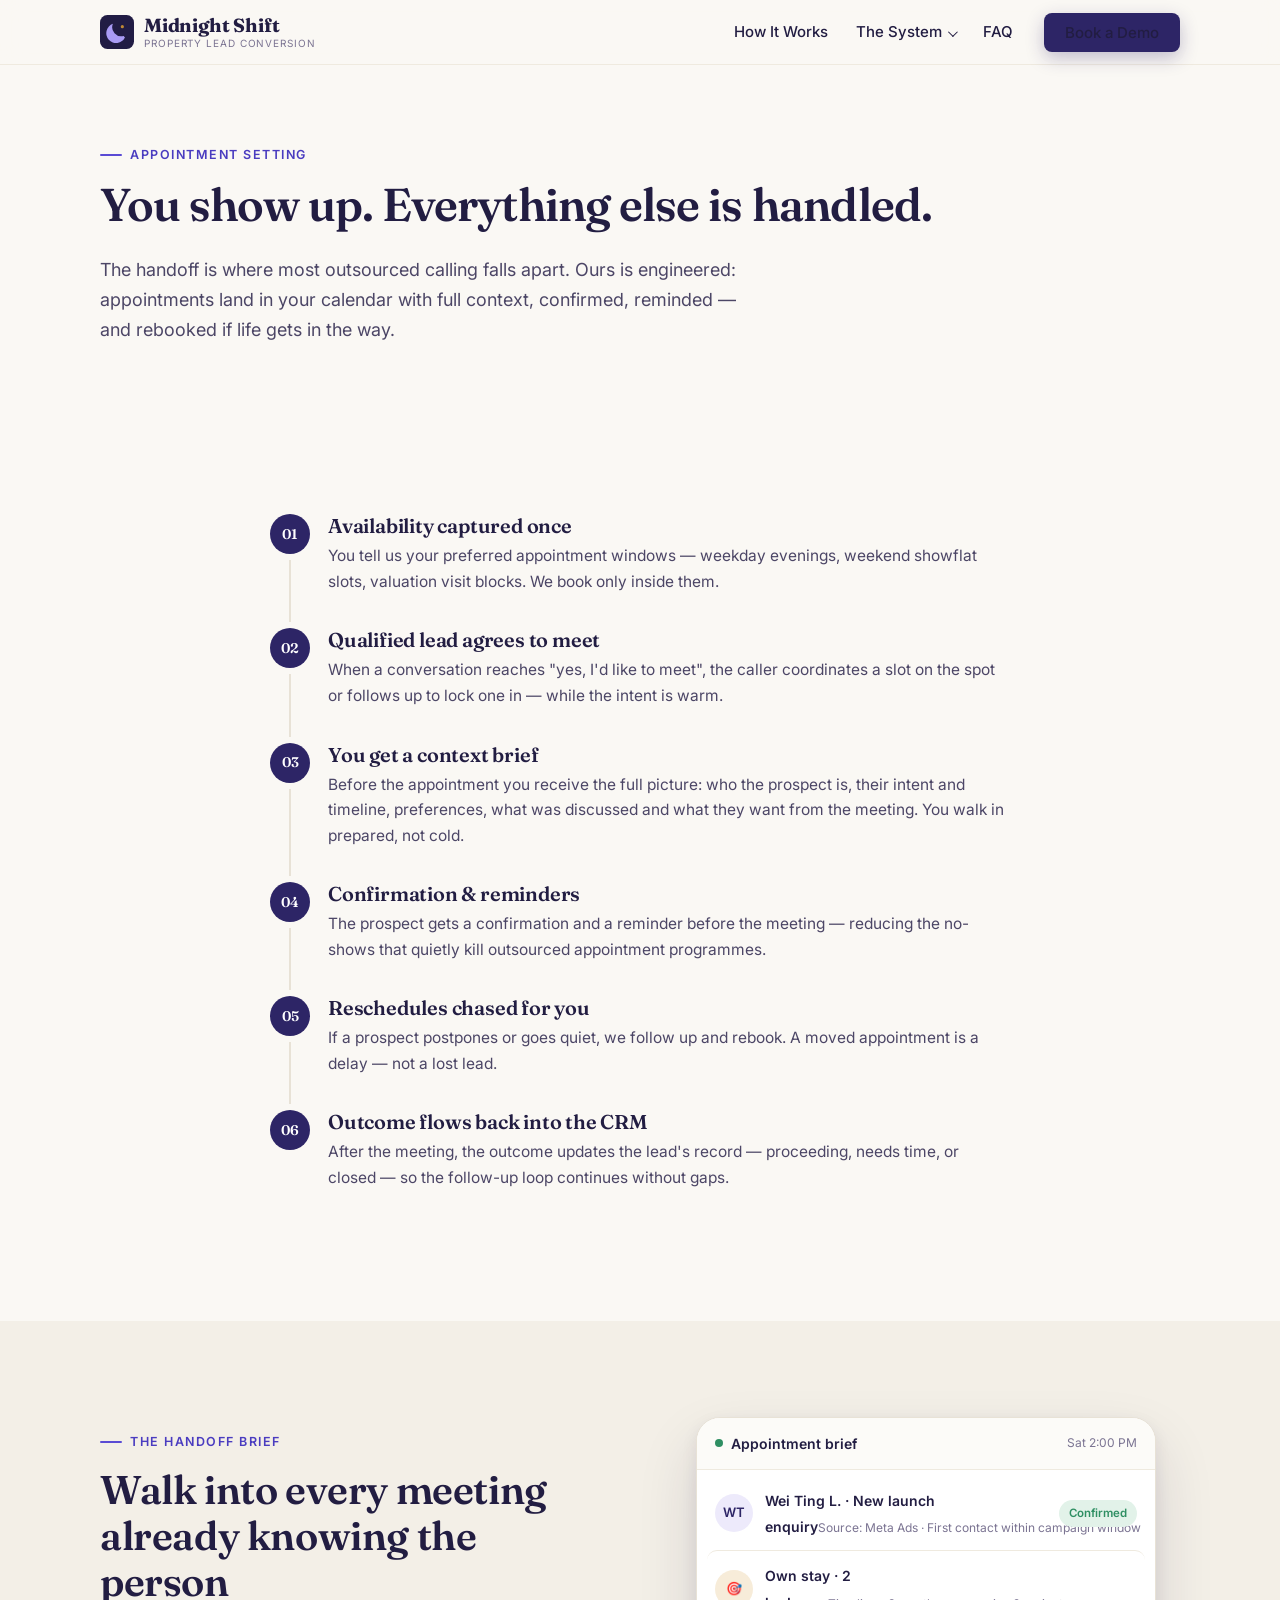
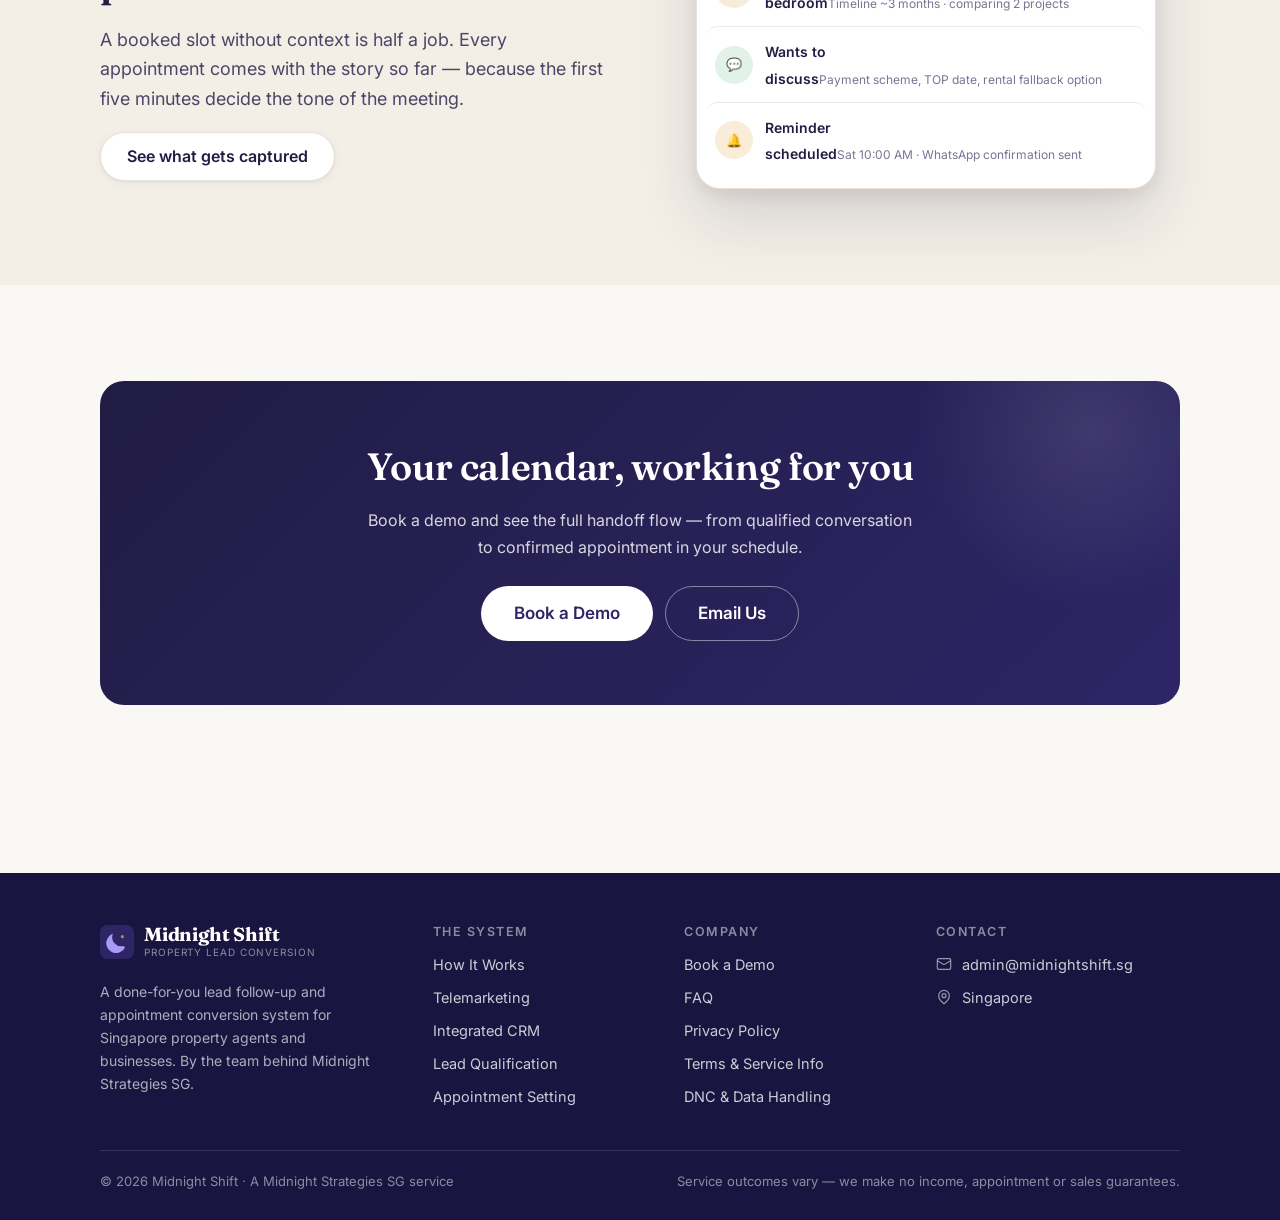
==== commit 7fc97698: "Switch contact to admin@midnightshift.sg and remove WhatsApp number The demo form previously submitt" ====
--- a/appointment-setting.html
+++ b/appointment-setting.html
@@ -42,10 +42,6 @@
         <li><a href="faq.html">FAQ</a></li>
       </ul>
       <div class="site-nav__cta">
-        <a class="btn btn--whatsapp" href="https://wa.me/6580893527?text=Hi%20Midnight%20Shift%2C%20I%27d%20like%20to%20find%20out%20more." target="_blank" rel="noopener">
-          <svg width="18" height="18" viewBox="0 0 24 24" fill="currentColor" aria-hidden="true"><path d="M12 2a10 10 0 0 0-8.6 15.1L2 22l5-1.3A10 10 0 1 0 12 2zm0 18.2c-1.6 0-3.1-.4-4.4-1.2l-.3-.2-3 .8.8-2.9-.2-.3A8.2 8.2 0 1 1 12 20.2zm4.6-6.1c-.3-.1-1.5-.7-1.7-.8-.2-.1-.4-.1-.6.1-.2.3-.6.8-.8 1-.1.2-.3.2-.5.1a6.7 6.7 0 0 1-3.4-3c-.3-.4 0-.5.2-.8l.4-.5c.1-.2.1-.3 0-.5l-.8-1.9c-.2-.5-.4-.4-.6-.4h-.5c-.2 0-.5.1-.7.3-.2.3-.9.9-.9 2.1s.9 2.4 1 2.6c.1.2 1.8 2.7 4.3 3.8.6.3 1.1.4 1.5.5.6.2 1.2.2 1.6.1.5-.1 1.5-.6 1.7-1.2.2-.6.2-1.1.2-1.2l-.4-.3z"/></svg>
-          WhatsApp
-        </a>
         <a class="btn btn--primary" href="book-demo.html">Book a Demo</a>
       </div>
     </nav>
@@ -127,7 +123,7 @@
         <p>Book a demo and see the full handoff flow — from qualified conversation to confirmed appointment in your schedule.</p>
         <div class="cta-band__actions">
           <a class="btn btn--light btn--lg" href="book-demo.html">Book a Demo</a>
-          <a class="btn btn--outline-light btn--lg" href="https://wa.me/6580893527?text=Hi%20Midnight%20Shift%2C%20I%27d%20like%20to%20find%20out%20more." target="_blank" rel="noopener">Speak With Us</a>
+          <a class="btn btn--outline-light btn--lg" href="mailto:admin@midnightshift.sg?subject=Midnight%20Shift%20enquiry">Email Us</a>
         </div>
       </div>
     </div>
@@ -136,9 +132,6 @@
 </main>
 
 <div class="sticky-cta">
-  <a class="btn btn--whatsapp" href="https://wa.me/6580893527?text=Hi%20Midnight%20Shift%2C%20I%27d%20like%20to%20find%20out%20more." target="_blank" rel="noopener" aria-label="Chat with us on WhatsApp">
-    <svg width="20" height="20" viewBox="0 0 24 24" fill="currentColor" aria-hidden="true"><path d="M12 2a10 10 0 0 0-8.6 15.1L2 22l5-1.3A10 10 0 1 0 12 2zm0 18.2c-1.6 0-3.1-.4-4.4-1.2l-.3-.2-3 .8.8-2.9-.2-.3A8.2 8.2 0 1 1 12 20.2zm4.6-6.1c-.3-.1-1.5-.7-1.7-.8-.2-.1-.4-.1-.6.1-.2.3-.6.8-.8 1-.1.2-.3.2-.5.1a6.7 6.7 0 0 1-3.4-3c-.3-.4 0-.5.2-.8l.4-.5c.1-.2.1-.3 0-.5l-.8-1.9c-.2-.5-.4-.4-.6-.4h-.5c-.2 0-.5.1-.7.3-.2.3-.9.9-.9 2.1s.9 2.4 1 2.6c.1.2 1.8 2.7 4.3 3.8.6.3 1.1.4 1.5.5.6.2 1.2.2 1.6.1.5-.1 1.5-.6 1.7-1.2.2-.6.2-1.1.2-1.2l-.4-.3z"/></svg>
-  </a>
   <a class="btn btn--primary" href="book-demo.html">Book a Demo</a>
 </div>
 
@@ -175,8 +168,7 @@
       <div>
         <h4>Contact</h4>
         <ul class="footer-contact">
-          <li><svg width="16" height="16" viewBox="0 0 24 24" fill="currentColor" aria-hidden="true"><path d="M12 2a10 10 0 0 0-8.6 15.1L2 22l5-1.3A10 10 0 1 0 12 2z"/></svg><a href="https://wa.me/6580893527" target="_blank" rel="noopener">WhatsApp +65 8089 3527</a></li>
-          <li><svg width="16" height="16" viewBox="0 0 24 24" fill="none" stroke="currentColor" stroke-width="1.8" aria-hidden="true"><rect x="2" y="4" width="20" height="16" rx="2"/><path d="m2 7 10 6L22 7"/></svg><a href="mailto:admin@midnightstrategies.sg">admin@midnightstrategies.sg</a></li>
+          <li><svg width="16" height="16" viewBox="0 0 24 24" fill="none" stroke="currentColor" stroke-width="1.8" aria-hidden="true"><rect x="2" y="4" width="20" height="16" rx="2"/><path d="m2 7 10 6L22 7"/></svg><a href="mailto:admin@midnightshift.sg">admin@midnightshift.sg</a></li>
           <li><svg width="16" height="16" viewBox="0 0 24 24" fill="none" stroke="currentColor" stroke-width="1.8" aria-hidden="true"><path d="M20 10c0 6-8 12-8 12S4 16 4 10a8 8 0 1 1 16 0z"/><circle cx="12" cy="10" r="3"/></svg><span>Singapore</span></li>
         </ul>
       </div>
--- a/assets/css/styles.css
+++ b/assets/css/styles.css
@@ -29,7 +29,6 @@
   --amber-soft: #f9edd9;
   --red: #bb5045;
   --red-soft: #f8e6e3;
-  --whatsapp: #1fa855;
 
   /* Type */
   --font-display: "Fraunces", Georgia, "Times New Roman", serif;
@@ -112,8 +111,6 @@
 .btn--secondary:hover { border-color: var(--accent); color: var(--accent-strong); }
 .btn--ghost { background: transparent; color: var(--ink); border-color: transparent; padding-inline: 16px; }
 .btn--ghost:hover { color: var(--accent-strong); }
-.btn--whatsapp { background: #fff; color: var(--whatsapp); border-color: #bfe6cd; }
-.btn--whatsapp:hover { background: #f2fbf5; color: #168843; border-color: var(--whatsapp); }
 .btn--light { background: #fff; color: var(--accent-deep); }
 .btn--light:hover { background: var(--accent-soft); color: var(--accent-deep); }
 .btn--outline-light { background: transparent; color: #fff; border-color: rgba(255, 255, 255, 0.45); }
@@ -206,7 +203,6 @@
 }
 .sticky-cta.is-visible { transform: translateY(0); }
 .sticky-cta .btn--primary { flex: 1; }
-.sticky-cta .btn--whatsapp { flex: 0 0 auto; padding-inline: 16px; }
 @media (min-width: 900px) { .sticky-cta { display: none; } }
 body { padding-bottom: 0; }
 
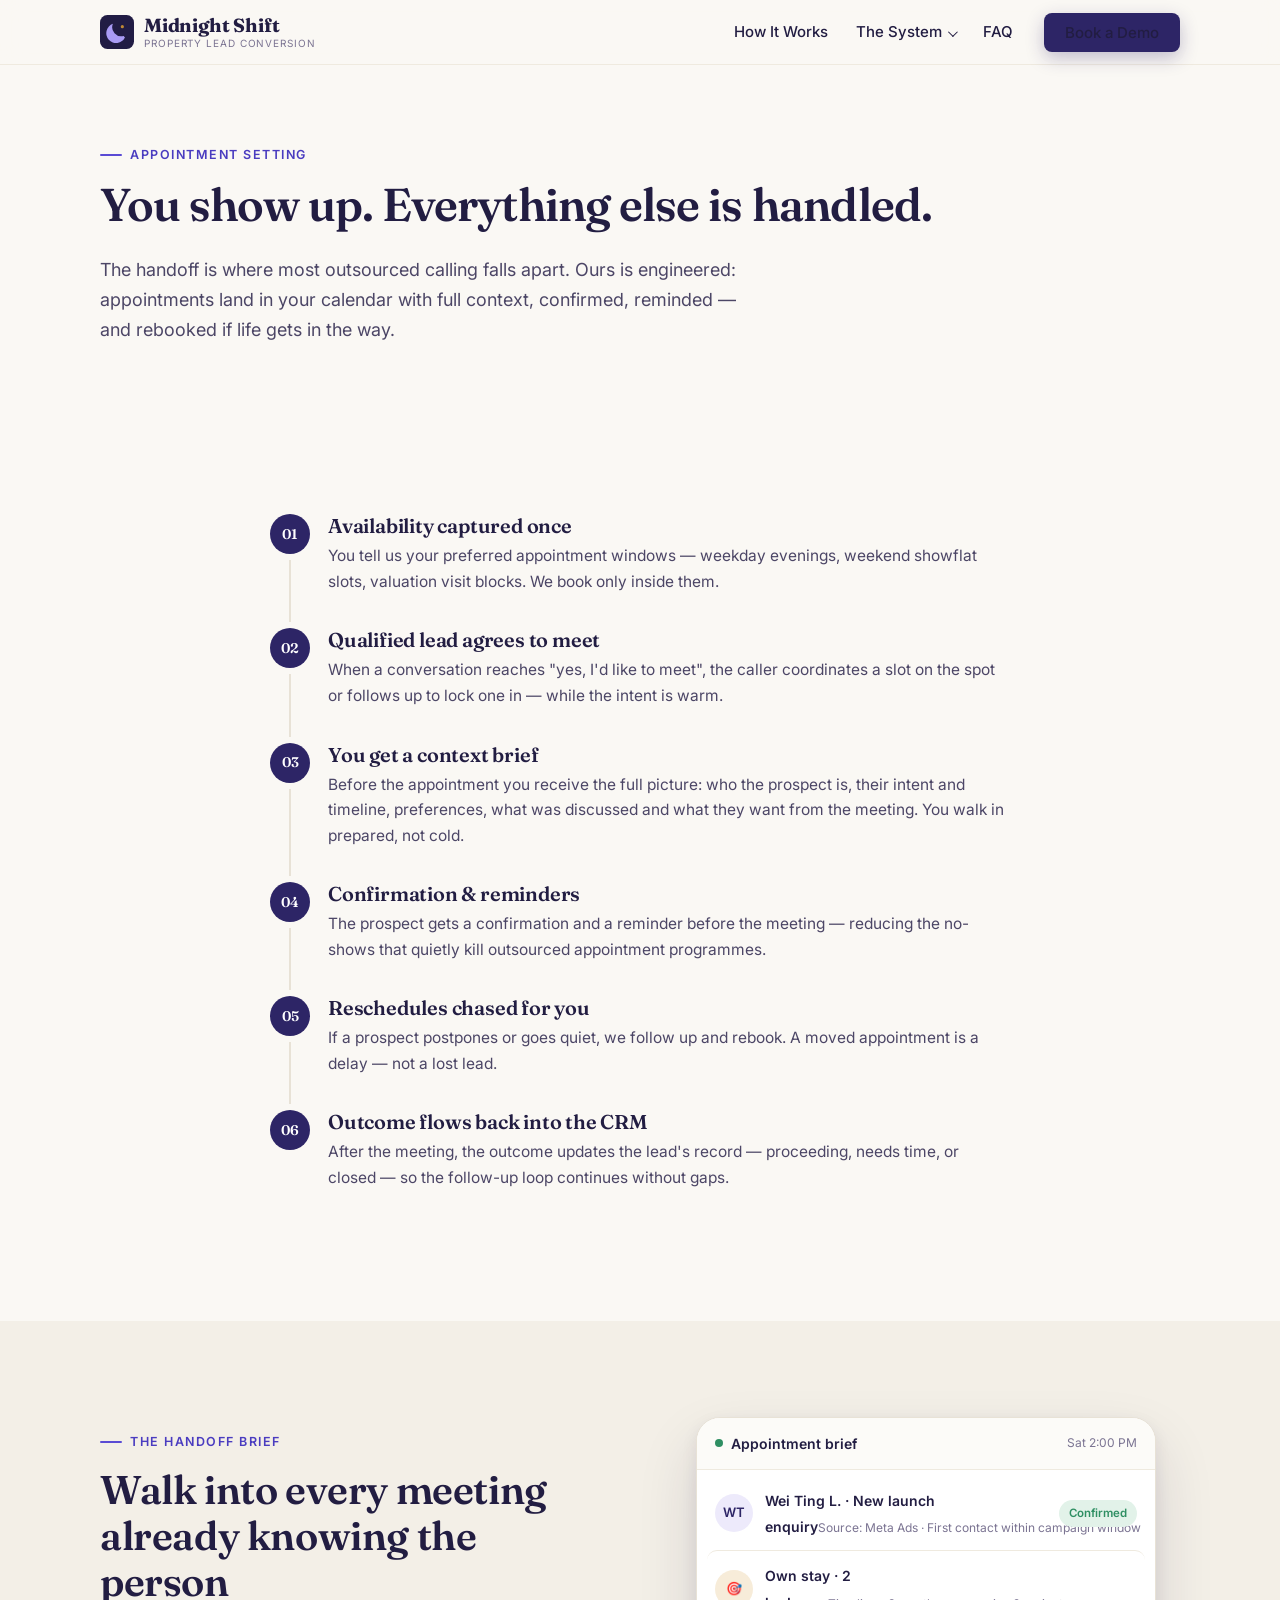
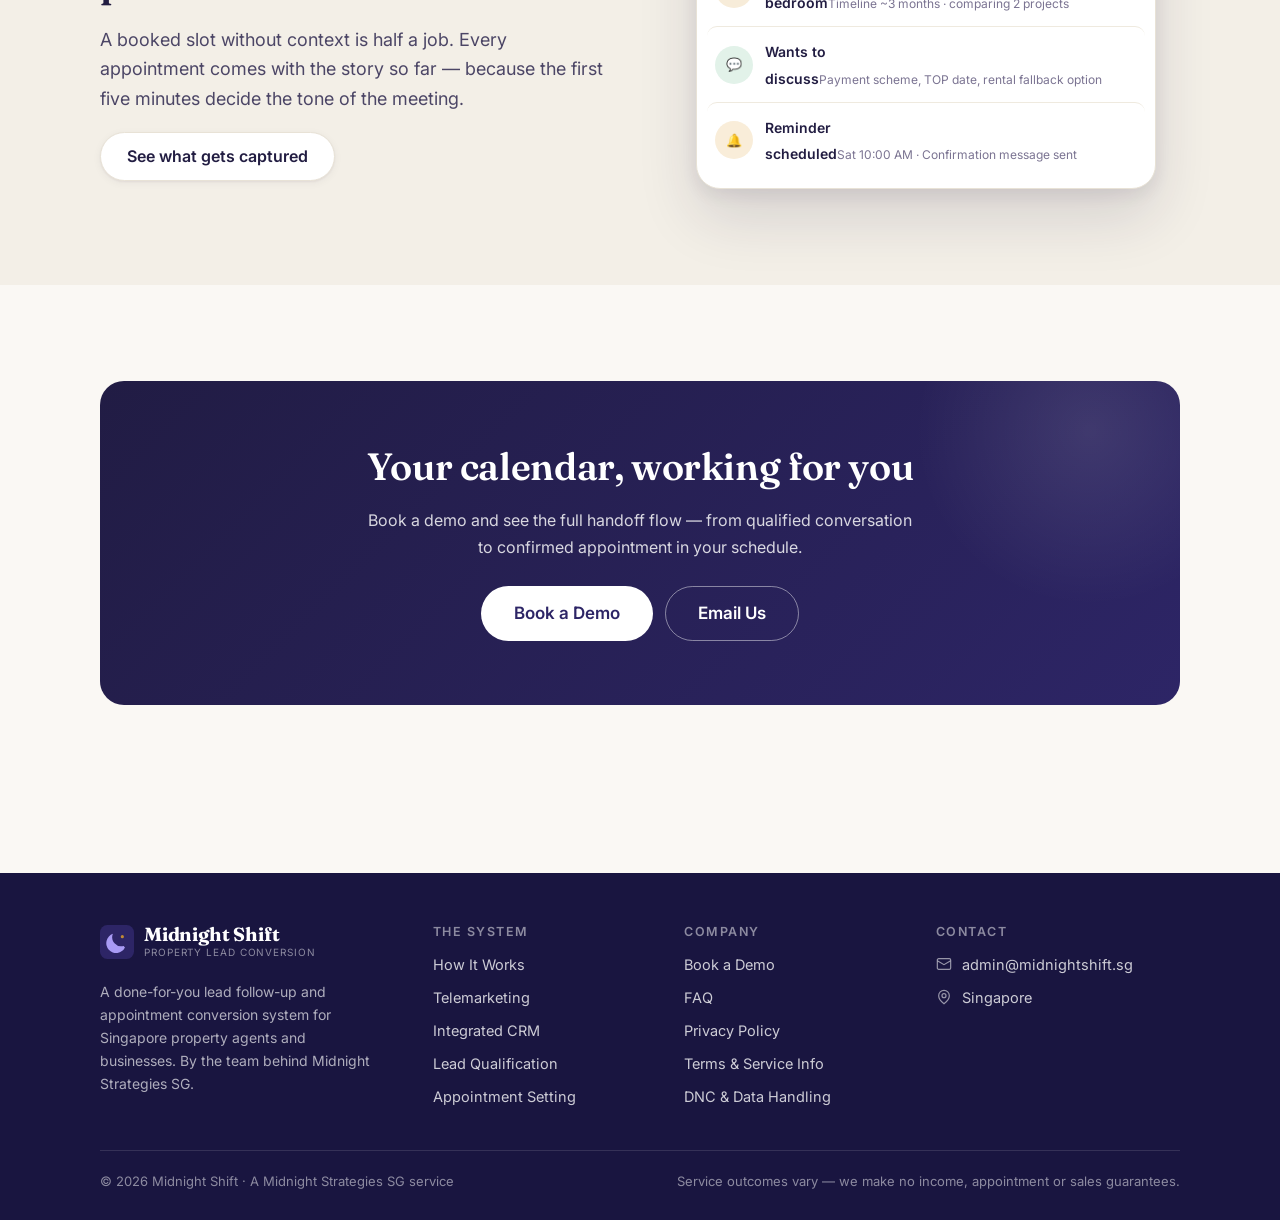
==== commit 8c38e9c0: "Remove remaining WhatsApp mentions from service copy Channel-neutral wording keeps the described cap" ====
--- a/appointment-setting.html
+++ b/appointment-setting.html
@@ -108,7 +108,7 @@
               <div class="lead-row"><span class="lead-row__avatar">WT</span><span class="lead-row__body"><span class="lead-row__name">Wei Ting L. · New launch enquiry</span><span class="lead-row__meta">Source: Meta Ads · First contact within campaign window</span></span><span class="chip chip--green">Confirmed</span></div>
               <div class="lead-row"><span class="lead-row__avatar lead-row__avatar--b">🎯</span><span class="lead-row__body"><span class="lead-row__name">Own stay · 2 bedroom</span><span class="lead-row__meta">Timeline ~3 months · comparing 2 projects</span></span></div>
               <div class="lead-row"><span class="lead-row__avatar lead-row__avatar--c">💬</span><span class="lead-row__body"><span class="lead-row__name">Wants to discuss</span><span class="lead-row__meta">Payment scheme, TOP date, rental fallback option</span></span></div>
-              <div class="lead-row"><span class="lead-row__avatar lead-row__avatar--d">🔔</span><span class="lead-row__body"><span class="lead-row__name">Reminder scheduled</span><span class="lead-row__meta">Sat 10:00 AM · WhatsApp confirmation sent</span></span></div>
+              <div class="lead-row"><span class="lead-row__avatar lead-row__avatar--d">🔔</span><span class="lead-row__body"><span class="lead-row__name">Reminder scheduled</span><span class="lead-row__meta">Sat 10:00 AM · Confirmation message sent</span></span></div>
             </div>
           </div>
         </div>
